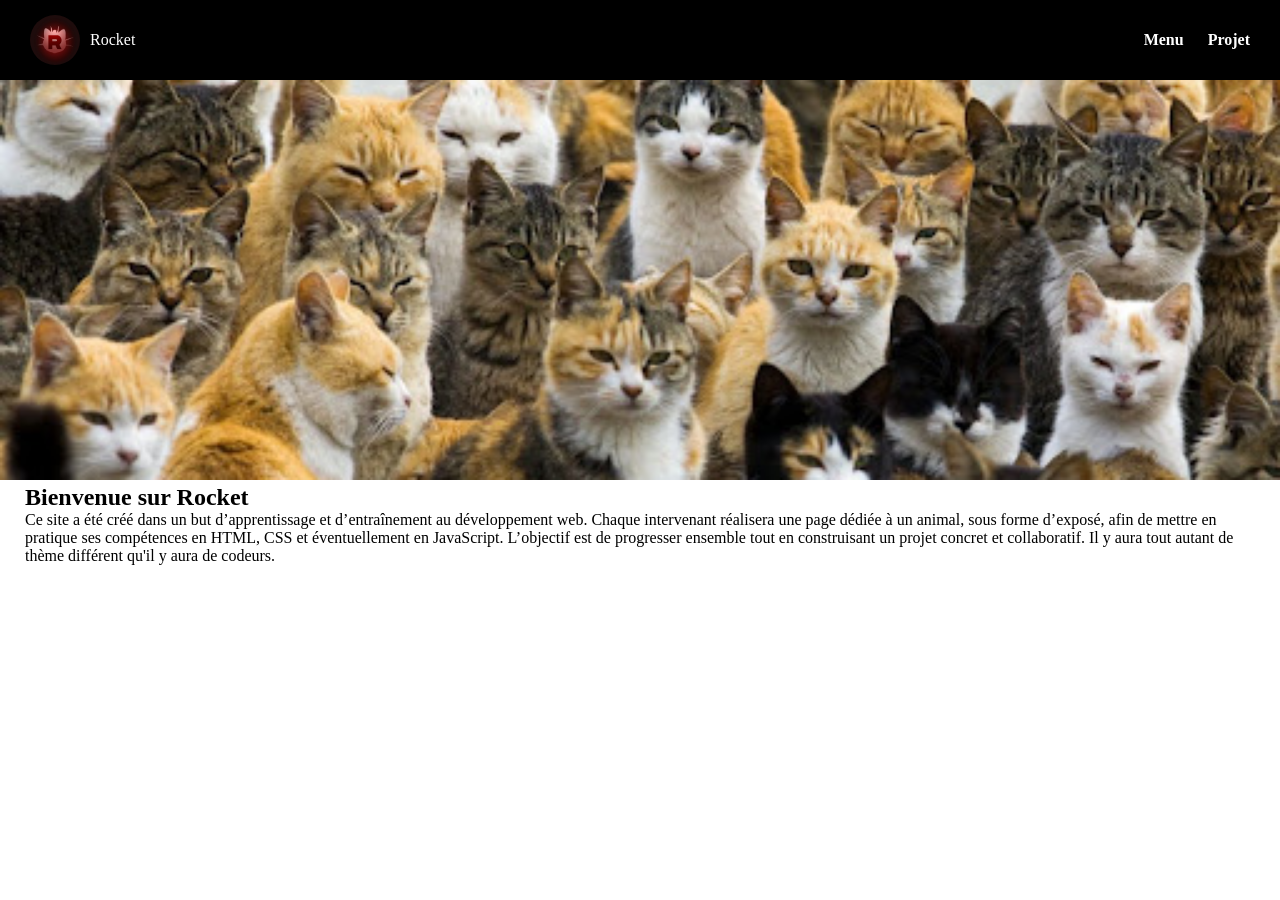
==== index.html @ 7f319cb3 "first commit" ====
<!doctype html>
<html lang="fr">
  <head>
    <meta charset="UTF-8" />
    <meta name="viewport" content="width=device-width, initial-scale=1.0" />
    <link rel="stylesheet" href="style.css" />
    <title>Rocket</title>
  </head>
  <body>
    <nav>
      <!-- Navbar -->
      <div class="navbar">
        <div class="nav-left">
          <img class="logo" src="/assets/logo/logo_v2.jpg" alt="Logo Rocket" />
          <!-- Voir pour mettre un dégradé de rouge à noir ou inversement pour correspondre au logo -->
          <a href="index.html">Rocket</a>
        </div>

        <div class="nav-right">
          <a href="#">Menu</a>
          <a href="#">Projet</a>
        </div>
      </div>

      <!-- Image -->
      <div class="image-container">
        <!-- Voir pour faire animation en défilant plusieurs images d'animaux différents -->
        <img src="/assets/images/header_1.jpg" alt="Mon image" />
      </div>
    </nav>
    <section>
      <div class="container">
        <h1>Bienvenue sur Rocket</h1>
        <p>
          Ce site a été créé dans un but d’apprentissage et d’entraînement au
          développement web. Chaque intervenant réalisera une page dédiée à un
          animal, sous forme d’exposé, afin de mettre en pratique ses
          compétences en HTML, CSS et éventuellement en JavaScript. L’objectif
          est de progresser ensemble tout en construisant un projet concret et
          collaboratif. Il y aura tout autant de thème différent qu'il y aura de
          codeurs.
        </p>
        <!-- Mettre des cartes avec une image de chaque page pour rediriger vers les pages des intervenants -->
      </div>
    </section>
    <section>
      <!-- Voir pour faire petite présentation de chaque intervenant ou laisser cette présentation à la fin de chaque page ? -->
    </section>
    <script src="script.js"></script>
  </body>
</html>
---- style.css ----
/* Commun à toutes les pages */

* {
  margin: 0;
  padding: 0;
  box-sizing: border-box;
}

a {
  text-decoration: none;
  color: white;
}

/* Navbar */
.navbar {
  display: flex;
  justify-content: space-between;
  align-items: center;
  padding: 15px 30px;
  background-color: #000000;
  color: white;
}

.nav-left {
  display: flex;
  align-items: center;
  gap: 10px;
}

.logo {
  width: 50px;
  height: 50px;
  border-radius: 50%;
}

.nav-right a {
  margin-left: 20px;
  text-decoration: none;
  color: white;
  font-weight: bold;
}

.nav-right a:hover {
  text-decoration: underline;
}

/* Container global */

.container {
  padding-left: 25px;
  padding-right: 25px;
}

/* Image du container */

.image-container {
  width: 100%;
}

.image-container img {
  width: 100%;
  height: 400px;
  object-fit: cover;
}
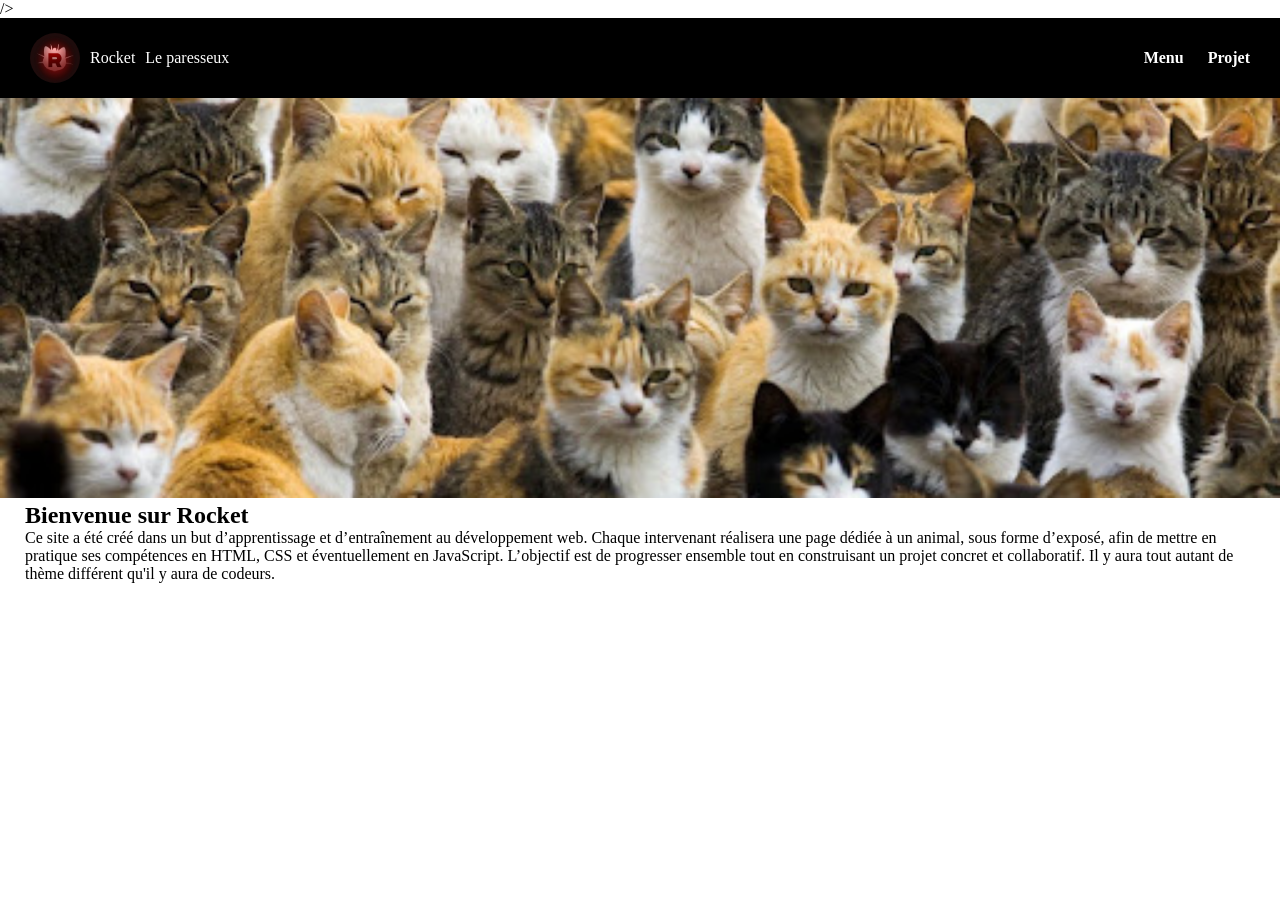
==== commit fa17a23e: "first commit page paresseux" ====
--- a/index.html
+++ b/index.html
@@ -4,6 +4,13 @@
     <meta charset="UTF-8" />
     <meta name="viewport" content="width=device-width, initial-scale=1.0" />
     <link rel="stylesheet" href="style.css" />
+    <link rel="preconnect" href="https://fonts.googleapis.com" />
+    <link rel="preconnect" href="https://fonts.gstatic.com" crossorigin />
+    <link
+      href="https://fonts.googleapis.com/css2?family=DM+Sans:ital,opsz,wght@0,9..40,100..1000;1,9..40,100..1000&family=Playfair+Display:ital,wght@0,400..900;1,400..900&display=swap"
+      rel="stylesheet"
+    />
+    />
     <title>Rocket</title>
   </head>
   <body>
@@ -14,6 +21,7 @@
           <img class="logo" src="/assets/logo/logo_v2.jpg" alt="Logo Rocket" />
           <!-- Voir pour mettre un dégradé de rouge à noir ou inversement pour correspondre au logo -->
           <a href="index.html">Rocket</a>
+          <a href="page/paresseux/paresseux.html">Le paresseux</a>
         </div>
 
         <div class="nav-right">
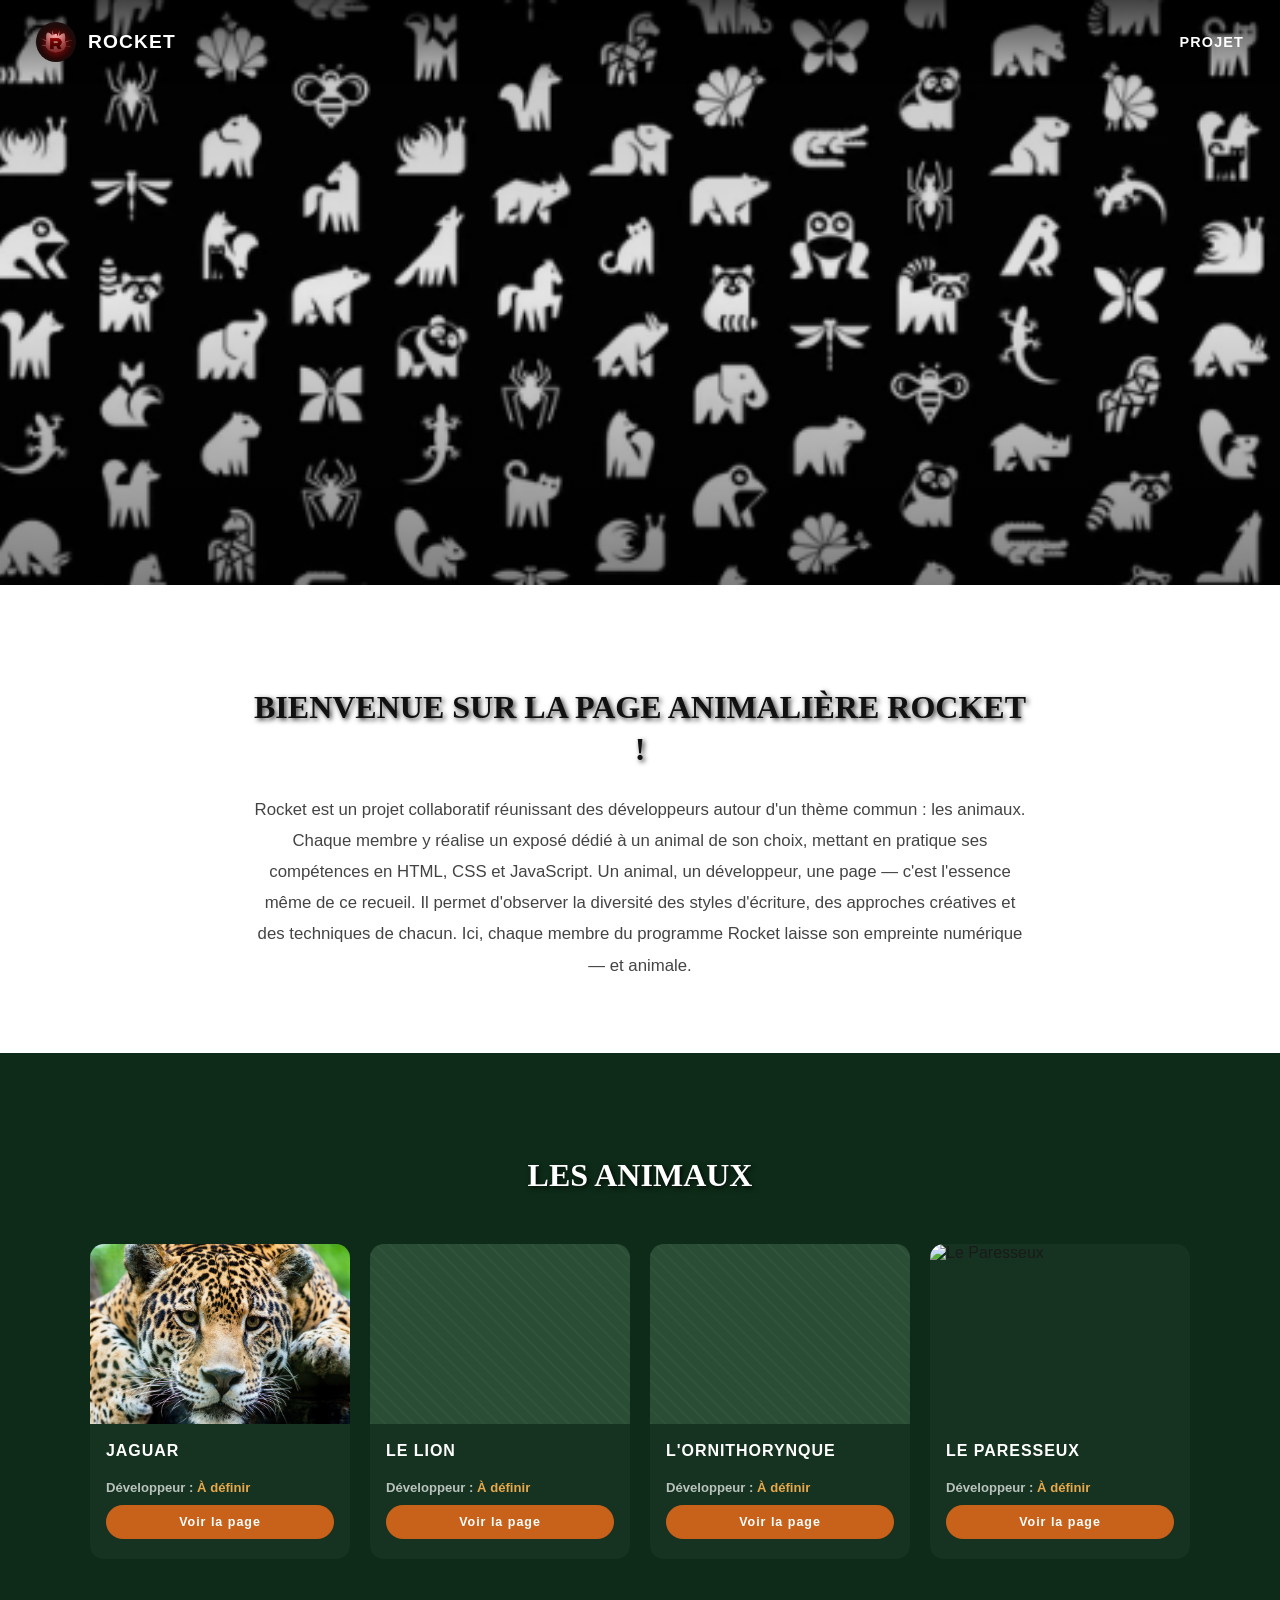
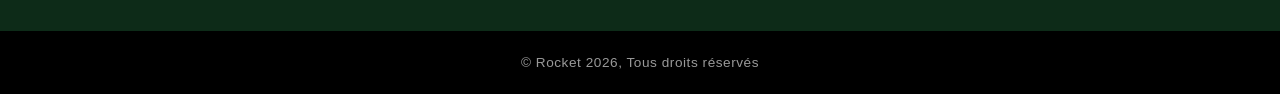
==== commit 4a9577d1: "MAJ de la page index Co-authored-by: Copilot <copilot@github.com>" ====
--- a/index.html
+++ b/index.html
@@ -10,50 +10,117 @@
       href="https://fonts.googleapis.com/css2?family=DM+Sans:ital,opsz,wght@0,9..40,100..1000;1,9..40,100..1000&family=Playfair+Display:ital,wght@0,400..900;1,400..900&display=swap"
       rel="stylesheet"
     />
-    />
     <title>Rocket</title>
   </head>
   <body>
-    <nav>
-      <!-- Navbar -->
-      <div class="navbar">
-        <div class="nav-left">
-          <img class="logo" src="/assets/logo/logo_v2.jpg" alt="Logo Rocket" />
-          <!-- Voir pour mettre un dégradé de rouge à noir ou inversement pour correspondre au logo -->
-          <a href="index.html">Rocket</a>
-          <a href="page/paresseux/paresseux.html">Le paresseux</a>
-        </div>
+    <header class="navbar" id="navbar">
+      <div class="nav-left">
+        <img class="logo" src="assets/logo/logo_v2.jpg" alt="Logo Rocket" />
+        <a href="index.html" class="nav-brand">Rocket</a>
+      </div>
+      <nav class="nav-right">
+        <a href="#">Projet</a>
+      </nav>
+    </header>
 
-        <div class="nav-right">
-          <a href="#">Menu</a>
-          <a href="#">Projet</a>
+    <section class="hero">
+      <img
+        src="assets/images/header_2.png"
+        alt="Animaux sauvages"
+        class="hero-img"
+      />
+      <div class="hero-overlay"></div>
+    </section>
+
+    <section class="section-welcome">
+      <div class="welcome-inner">
+        <h2 class="section-title">Bienvenue sur la page animalière Rocket !</h2>
+        <p>
+          Rocket est un projet collaboratif réunissant des développeurs autour
+          d'un thème commun : les animaux. Chaque membre y réalise un exposé
+          dédié à un animal de son choix, mettant en pratique ses compétences en
+          HTML, CSS et JavaScript. Un animal, un développeur, une page — c'est
+          l'essence même de ce recueil. Il permet d'observer la diversité des
+          styles d'écriture, des approches créatives et des techniques de
+          chacun. Ici, chaque membre du programme Rocket laisse son empreinte
+          numérique — et animale.
+        </p>
+      </div>
+    </section>
+
+    <section class="section-animals">
+      <div class="animals-inner">
+        <h2 class="section-title light">Les animaux</h2>
+        <div class="cards-grid">
+          <!-- Code à copier pour rajouter des cartes -->
+          <div class="card">
+            <!-- Image à rajouter => Sup -placeholder et ajouter src="..." alt="..." et remplacer div par img !!!-->
+            <img
+              class="card-img"
+              src="page/jaguar/images/jaguar-premiere.jpg"
+              alt="Le Jaguar"
+            />
+            <div class="card-body">
+              <h3 class="card-title">Jaguar</h3>
+              <p class="card-status">
+                Développeur : <span class="status-text">À définir</span>
+              </p>
+              <a class="btn-fiche" href="page/jaguar/jaguar.html"
+                >Voir la page</a
+              >
+            </div>
+          </div>
+
+          <div class="card">
+            <!-- Image à rajouter => Sup -placeholder et ajouter src="..." alt="..." et remplacer div par img !!!-->
+            <div class="card-img-placeholder"></div>
+            <div class="card-body">
+              <h3 class="card-title">Le Lion</h3>
+              <p class="card-status">
+                Développeur : <span class="status-text">À définir</span>
+              </p>
+              <a class="btn-fiche" href="page/lion/lion.html">Voir la page</a>
+            </div>
+          </div>
+
+          <div class="card">
+            <!-- Image à rajouter => Sup -placeholder et ajouter src="..." alt="..." et remplacer div par img !!!-->
+            <div class="card-img-placeholder"></div>
+            <div class="card-body">
+              <h3 class="card-title">L'Ornithorynque</h3>
+              <p class="card-status">
+                Développeur : <span class="status-text">À définir</span>
+              </p>
+              <a class="btn-fiche" href="page/ornythorinque/ornythorinque.html"
+                >Voir la page</a
+              >
+            </div>
+          </div>
+
+          <div class="card">
+            <img
+              class="card-img"
+              src="assets/images/paresseux/paresseux_hero.jpg"
+              alt="Le Paresseux"
+            />
+            <div class="card-body">
+              <h3 class="card-title">Le Paresseux</h3>
+              <p class="card-status">
+                Développeur : <span class="status-text">À définir</span>
+              </p>
+              <a class="btn-fiche" href="page/paresseux/paresseux.html"
+                >Voir la page</a
+              >
+            </div>
+          </div>
         </div>
       </div>
+    </section>
 
-      <!-- Image -->
-      <div class="image-container">
-        <!-- Voir pour faire animation en défilant plusieurs images d'animaux différents -->
-        <img src="/assets/images/header_1.jpg" alt="Mon image" />
-      </div>
-    </nav>
-    <section>
-      <div class="container">
-        <h1>Bienvenue sur Rocket</h1>
-        <p>
-          Ce site a été créé dans un but d’apprentissage et d’entraînement au
-          développement web. Chaque intervenant réalisera une page dédiée à un
-          animal, sous forme d’exposé, afin de mettre en pratique ses
-          compétences en HTML, CSS et éventuellement en JavaScript. L’objectif
-          est de progresser ensemble tout en construisant un projet concret et
-          collaboratif. Il y aura tout autant de thème différent qu'il y aura de
-          codeurs.
-        </p>
-        <!-- Mettre des cartes avec une image de chaque page pour rediriger vers les pages des intervenants -->
-      </div>
-    </section>
-    <section>
-      <!-- Voir pour faire petite présentation de chaque intervenant ou laisser cette présentation à la fin de chaque page ? -->
-    </section>
+    <footer class="footer">
+      <p>© Rocket 2026, Tous droits réservés</p>
+    </footer>
+
     <script src="script.js"></script>
   </body>
 </html>
--- a/style.css
+++ b/style.css
@@ -1,4 +1,8 @@
-/* Commun à toutes les pages */
+@import url("page/jaguar/jaguar.css");
+
+/* ================================================
+   BASE
+================================================ */
 
 * {
   margin: 0;
@@ -6,59 +10,290 @@
   box-sizing: border-box;
 }
 
+body {
+  font-family: "DM Sans", sans-serif;
+  color: #1a1a1a;
+}
+
 a {
   text-decoration: none;
-  color: white;
-}
-
-/* Navbar */
+  color: inherit;
+}
+
+/* ================================================
+   NAVBAR
+================================================ */
+
 .navbar {
+  position: fixed;
+  top: 0;
+  left: 0;
+  right: 0;
+  z-index: 1000;
   display: flex;
   justify-content: space-between;
   align-items: center;
-  padding: 15px 30px;
+  padding: 22px 36px;
+  background: linear-gradient(to bottom, rgba(0, 0, 0, 0.65), transparent);
+  transition: padding 0.35s ease, background 0.35s ease, box-shadow 0.35s ease;
+}
+
+.navbar.scrolled {
+  padding: 12px 36px;
+  background: #000000;
+  box-shadow: 0 2px 16px rgba(0, 0, 0, 0.4);
+}
+
+.nav-left {
+  display: flex;
+  align-items: center;
+  gap: 12px;
+}
+
+.logo {
+  width: 40px;
+  height: 40px;
+  border-radius: 50%;
+  object-fit: cover;
+  transition: width 0.35s ease, height 0.35s ease;
+}
+
+.navbar.scrolled .logo {
+  width: 32px;
+  height: 32px;
+}
+
+.nav-brand {
+  font-size: 1.2rem;
+  font-weight: 700;
+  letter-spacing: 0.06em;
+  color: white;
+  text-transform: uppercase;
+}
+
+.nav-right {
+  display: flex;
+  align-items: center;
+  gap: 28px;
+}
+
+.nav-right a {
+  font-size: 0.9rem;
+  font-weight: 600;
+  letter-spacing: 0.08em;
+  color: white;
+  text-transform: uppercase;
+  transition: opacity 0.2s ease;
+}
+
+.nav-right a:hover {
+  opacity: 0.65;
+}
+
+/* ================================================
+   HERO
+================================================ */
+
+.hero {
+  position: relative;
+  width: 100%;
+  height: 65vh;
+  min-height: 380px;
+  overflow: hidden;
+}
+
+.hero-img {
+  width: 100%;
+  height: 100%;
+  object-fit: cover;
+  object-position: center;
+  display: block;
+}
+
+.hero-overlay {
+  position: absolute;
+  inset: 0;
+  background: linear-gradient(
+    to bottom,
+    rgba(0, 0, 0, 0.25) 0%,
+    rgba(0, 0, 0, 0.1) 50%,
+    rgba(0, 0, 0, 0.5) 100%
+  );
+  display: flex;
+  align-items: flex-end;
+  padding: 40px 48px;
+}
+
+.hero-tagline {
+  font-family: "Playfair Display", serif;
+  font-size: 1.5rem;
+  font-style: italic;
+  color: rgba(255, 255, 255, 0.88);
+  letter-spacing: 0.04em;
+}
+
+/* ================================================
+   SECTION WELCOME
+================================================ */
+
+.section-welcome {
+  background-color: #ffffff;
+  padding: 72px 24px;
+}
+
+.welcome-inner {
+  max-width: 780px;
+  margin: 0 auto;
+  text-align: center;
+}
+
+.section-title {
+  font-family: "Playfair Display", serif;
+  font-size: 2rem;
+  font-weight: 700;
+  margin-bottom: 24px;
+  color: #111111;
+  line-height: 1.3;
+}
+
+.section-title.light {
+  color: #ffffff;
+}
+
+.section-welcome p {
+  font-size: 1.05rem;
+  line-height: 1.85;
+  color: #444444;
+}
+
+/* ================================================
+   SECTION ANIMALS
+================================================ */
+
+.section-animals {
+  background-color: #0d2b18;
+  padding: 72px 24px;
+}
+
+.animals-inner {
+  max-width: 1100px;
+  margin: 0 auto;
+}
+
+.animals-inner .section-title {
+  text-align: center;
+  margin-bottom: 48px;
+}
+
+/* Grid */
+.cards-grid {
+  display: grid;
+  grid-template-columns: repeat(4, 1fr);
+  gap: 20px;
+}
+
+@media (max-width: 1024px) {
+  .cards-grid {
+    grid-template-columns: repeat(2, 1fr);
+  }
+}
+
+@media (max-width: 560px) {
+  .cards-grid {
+    grid-template-columns: 1fr;
+  }
+}
+
+/* Card */
+.card {
+  background-color: #163321;
+  border-radius: 14px;
+  overflow: hidden;
+  display: flex;
+  flex-direction: column;
+  transition: transform 0.25s ease, box-shadow 0.25s ease;
+}
+
+.card:hover {
+  transform: translateY(-4px);
+  box-shadow: 0 12px 32px rgba(0, 0, 0, 0.45);
+}
+
+.card-img {
+  width: 100%;
+  height: 180px;
+  object-fit: cover;
+  display: block;
+}
+
+.card-img-placeholder {
+  width: 100%;
+  height: 180px;
+  background-color: #2a4d35;
+  background-image: repeating-linear-gradient(
+    45deg,
+    rgba(255,255,255,0.03) 0px,
+    rgba(255,255,255,0.03) 2px,
+    transparent 2px,
+    transparent 10px
+  );
+}
+
+.card-body {
+  padding: 18px 16px 20px;
+  display: flex;
+  flex-direction: column;
+  gap: 10px;
+  flex: 1;
+}
+
+.card-title {
+  font-size: 1rem;
+  font-weight: 800;
+  letter-spacing: 0.06em;
+  color: #ffffff;
+  text-transform: uppercase;
+}
+
+.card-status {
+  font-size: 0.82rem;
+  font-weight: 600;
+  color: rgba(255, 255, 255, 0.7);
+  margin-top: 2px;
+}
+
+.status-text {
+  color: #e8a84c;
+}
+
+.btn-fiche {
+  display: block;
+  text-align: center;
+  margin-top: auto;
+  padding: 10px 14px;
+  border-radius: 50px;
+  background-color: #c8611a;
+  color: white;
+  font-size: 0.78rem;
+  font-weight: 800;
+  letter-spacing: 0.08em;
+  transition: background-color 0.2s ease;
+}
+
+.btn-fiche:hover {
+  background-color: #e0722a;
+  color: white;
+}
+
+/* ================================================
+   FOOTER
+================================================ */
+
+.footer {
   background-color: #000000;
-  color: white;
-}
-
-.nav-left {
-  display: flex;
-  align-items: center;
-  gap: 10px;
-}
-
-.logo {
-  width: 50px;
-  height: 50px;
-  border-radius: 50%;
-}
-
-.nav-right a {
-  margin-left: 20px;
-  text-decoration: none;
-  color: white;
-  font-weight: bold;
-}
-
-.nav-right a:hover {
-  text-decoration: underline;
-}
-
-/* Container global */
-
-.container {
-  padding-left: 25px;
-  padding-right: 25px;
-}
-
-/* Image du container */
-
-.image-container {
-  width: 100%;
-}
-
-.image-container img {
-  width: 100%;
-  height: 400px;
-  object-fit: cover;
-}
+  color: rgba(255, 255, 255, 0.6);
+  text-align: center;
+  padding: 24px;
+  font-size: 0.85rem;
+  letter-spacing: 0.04em;
+}
